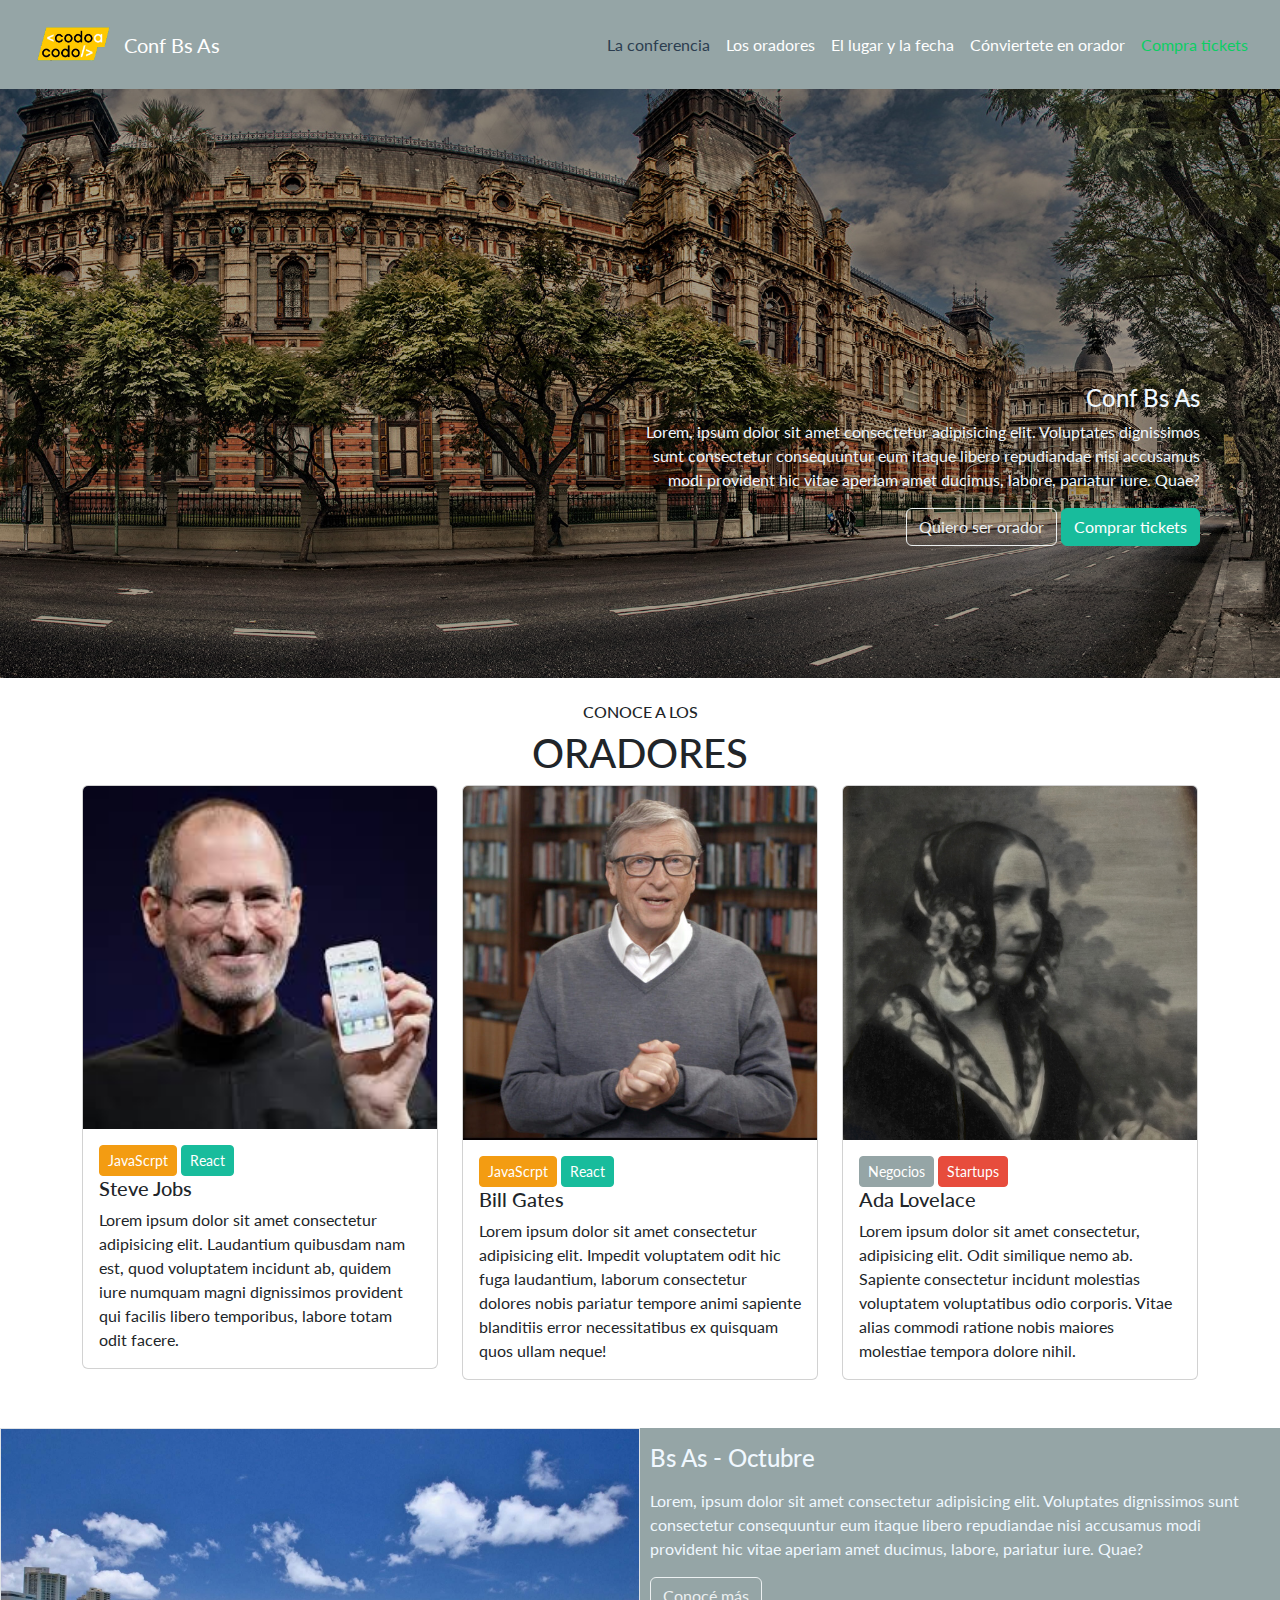
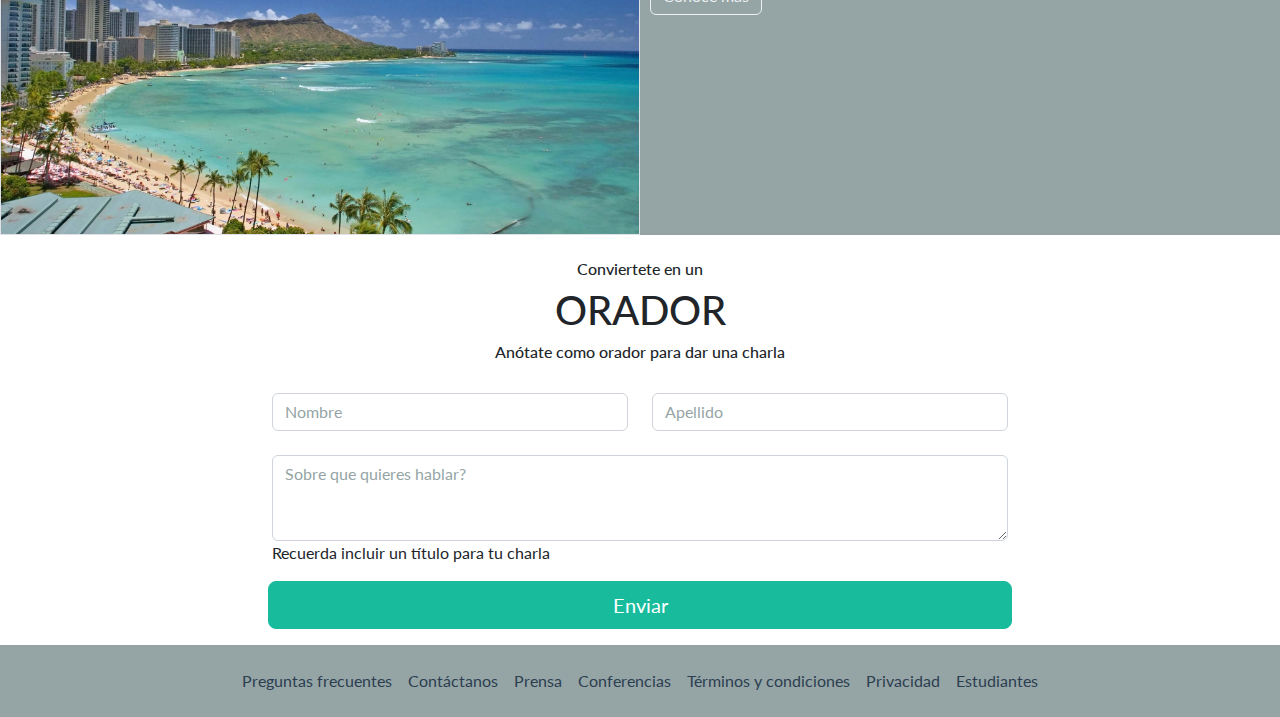
==== index.html @ f8952c53 "first commit" ====
<!DOCTYPE html>
<html lang="en">
<head>
    <meta charset="UTF-8">
    <meta http-equiv="X-UA-Compatible" content="IE=edge">
    <meta name="viewport" content="width=device-width, initial-scale=1.0">
    <title>TP Javascript</title>
    <link rel="stylesheet" href="./bootstrap.min.css">
   
    <link rel="stylesheet" href="./style.css">

    
</head>
<body>
    <div class="container-fluid bg-secondary">
        <div class="container-sd">
            <nav class="navbar navbar-expand-lg navbar-dark bg-secondary">
                <div class="container-fluid">
                    <div>
                        <img src="./imagenes_integrador_front/codoacodo.png" id="logo">
                    </div>
        
                    <a class="navbar-brand" href="#">Conf Bs As</a>
                        <button class="navbar-toggler" type="button" data-bs-toggle="collapse" data-bs-target="#navbarSupportedContent" aria-controls="navbarSupportedContent" aria-expanded="false" aria-label="Toggle navigation">
                            <span class="navbar-toggler-icon"></span>
                        </button>
                    <div class="collapse navbar-collapse" id="navbarSupportedContent">
                        <ul class="navbar-nav ms-auto mb-2 mb-lg-0">
                            <li class="nav-item">
                                <a class="nav-link active" aria-current="page" href="#">La conferencia</a>
                            </li>
                            <li class="nav-item">
                                <a class="nav-link" href="#">Los oradores</a>
                            </li>
                            <li class="nav-item">
                                <a class="nav-link" href="#">El lugar y la fecha</a>
                            </li>
                            <li class="nav-item">
                                <a class="nav-link" href="#">Cónviertete en orador</a>
                            </li>
                            <li class="nav-item">
                                <a class="nav-link" href="#" style="color:rgb(12, 206, 99);">Compra tickets</a>
                            </li>
                        </ul>
                    
                    </div>
                </div>
            </nav>  
        </div>
    </div>

    <div class="foto position-relative">
        <img src="./imagenes_integrador_front/ba1-2.png" class="img-fluid" alt="Foto Bs As" id="Foto_Bs_Ab">
        <div class="superpuesto position-absolute top-50 start-50">
            <h4>Conf Bs As</h4>
            <p>Lorem, ipsum dolor sit amet consectetur adipisicing elit. Voluptates dignissimos sunt consectetur consequuntur eum itaque libero repudiandae nisi accusamus modi provident hic vitae aperiam amet ducimus, labore, pariatur iure. Quae?</p>           
            <button type="button" class="btn btn-outline-light">Quiero ser orador</button>
            <button type="button" class="btn btn-success">Comprar tickets</button>
        </div>
    </div>
    <br>
    <h6>CONOCE A LOS</h6>
    <h2>ORADORES</h2>

    <div class="container">
        <div class="row">

            <div class="col-4">
                <div class="card">
                    <img src="./imagenes_integrador_front/steve.jpg" class="card-img-top" alt="...">
                    <div class="card-body">
                        <a href="#" class="btn btn-warning btn-sm">JavaScrpt</a>
                        <a href="#" class="btn btn-success btn-sm">React</a>
                        <h5 class="card-title">Steve Jobs</h5>
                        <p class="card-text">Lorem ipsum dolor sit amet consectetur adipisicing elit. Laudantium quibusdam nam est, quod voluptatem incidunt ab, quidem iure numquam magni dignissimos provident qui facilis libero temporibus, labore totam odit facere.</p>                      
                    </div>
                </div>    
            </div>

            <div class="col-4">                     
                <div class="card">
                    <img src="./imagenes_integrador_front/bill.jpg" class="card-img-top" alt="...">
                    <div class="card-body">
                        <a href="#" class="btn btn-warning btn-sm">JavaScrpt</a>
                        <a href="#" class="btn btn-success btn-sm">React</a>
                        <h5 class="card-title">Bill Gates</h5>
                        <p class="card-text">Lorem ipsum dolor sit amet consectetur adipisicing elit. Impedit voluptatem odit hic fuga laudantium, laborum consectetur dolores nobis pariatur tempore animi sapiente blanditiis error necessitatibus ex quisquam quos ullam neque!</p>                      
                    </div>
                </div>  
            </div>

            <div class="col-4">      
                <div class="card">
                    <img src="./imagenes_integrador_front/ada.jpeg" class="card-img-top" alt="...">
                    <div class="card-body">
                        <a href="#" class="btn btn-secondary btn-sm">Negocios</a>
                        <a href="#" class="btn btn-danger btn-sm">Startups</a>
                        <h5 class="card-title">Ada Lovelace</h5>
                        <p class="card-text">Lorem ipsum dolor sit amet consectetur, adipisicing elit. Odit similique nemo ab. Sapiente consectetur incidunt molestias voluptatem voluptatibus odio corporis. Vitae alias commodi ratione nobis maiores molestiae tempora dolore nihil.</p>                      
                    </div>
                </div>
            </div>

        </div>
        

    </div>

    <div class="row mt-5 g-0">

        <div class="col-6">
            <img src="./imagenes_integrador_front/honolulu.jpg" class="img-fluid border" alt="">
        </div>

        <div class="col-6 bg-secondary">
            <div class="superpuesto2">
                <p><h4>Bs As - Octubre</h4></p>
                <p>Lorem, ipsum dolor sit amet consectetur adipisicing elit. Voluptates dignissimos sunt consectetur consequuntur eum itaque libero repudiandae nisi accusamus modi provident hic vitae aperiam amet ducimus, labore, pariatur iure. Quae?</p>               
                <button type="button" class="btn btn-outline-light">Conocé más</button>  
            </div>
        </div>

    </div>
    <br>
    <h6>Conviertete en un</h6>
    <h2>ORADOR</h2>
    <h6>Anótate como orador para dar una charla</h6>

    
    <div class="container">
        <form class="row">

            <form >
                <div class="col-4 offset-md-2">
                  
                    <label for="inputEmail4"></label>
                    <input type="email" class="form-control" id="inputEmail4" placeholder="Nombre">
                </div>
                  
                <div class="col-4">
                    <label for="inputPassword4"></label>
                    <input type="password" class="form-control" id="inputPassword4" placeholder="Apellido">
                </div>

                <form>
                    <div class="form-group col-8 offset-md-2">
                      <label for="exampleFormControlTextarea1"></label>
                      <textarea class="form-control" id="exampleFormControlTextarea1" rows="3" placeholder="Sobre que quieres hablar?"></textarea>
                    </div>
                    <p class="col-5 offset-md-2"> Recuerda incluir un título para tu charla</p>
                </form>            

                <button type="submit" class="btn btn-success btn-lg btn-block col-8 offset-md-2">Enviar</button> 
               
            </form>      

        </form>
    </div>

    <p></p>

    
    <div class="container-fluid bg-secondary">
        <div class="container-sd">
            <nav class="navbar navbar-expand-lg navbar-dark bg-secondary">
                <div class="container-fluid">
        
                    <div class="collapse navbar-collapse" id="navbarSupportedContent">
                        <ul class="navbar-nav mx-auto mb-2 mb-lg-0">
                            <li class="nav-item">
                                <a class="nav-link active href="#">Preguntas frecuentes</a>
                            </li>
                            <li class="nav-item">
                                <a class="nav-link active" href="#">Contáctanos</a>
                            </li>
                            <li class="nav-item">
                                <a class="nav-link active" href="#">Prensa</a>
                            </li>
                            <li class="nav-item">
                                <a class="nav-link active" href="#">Conferencias</a>
                            </li>
                            <li class="nav-item">
                                <a class="nav-link active" href="#">Términos y condiciones</a>
                            </li>
                            <li class="nav-item">
                                <a class="nav-link active" href="#">Privacidad</a>
                            </li>
                            <li class="nav-item">
                                <a class="nav-link active" href="#">Estudiantes</a>
                            </li>
                        </ul>
                    
                    </div>
                </div>
            </nav>  
        </div>
    </div>
  
</body>
</html>
---- style.css ----
#logo {
    max-width: 100px !important; 
}

h2 {
    text-align: center;
}

h6 {
    text-align: center;
}
.superpuesto {
    margin-right: 5em !important;
    color: aliceblue !important;
    text-align: right !important;
}
.superpuesto2 {
    margin: 10px !important;
    color: aliceblue !important;
}
.nav-link:hover {
    background-color: rgba(255, 255, 255, 0.856) !important;
    color: black !important;
}
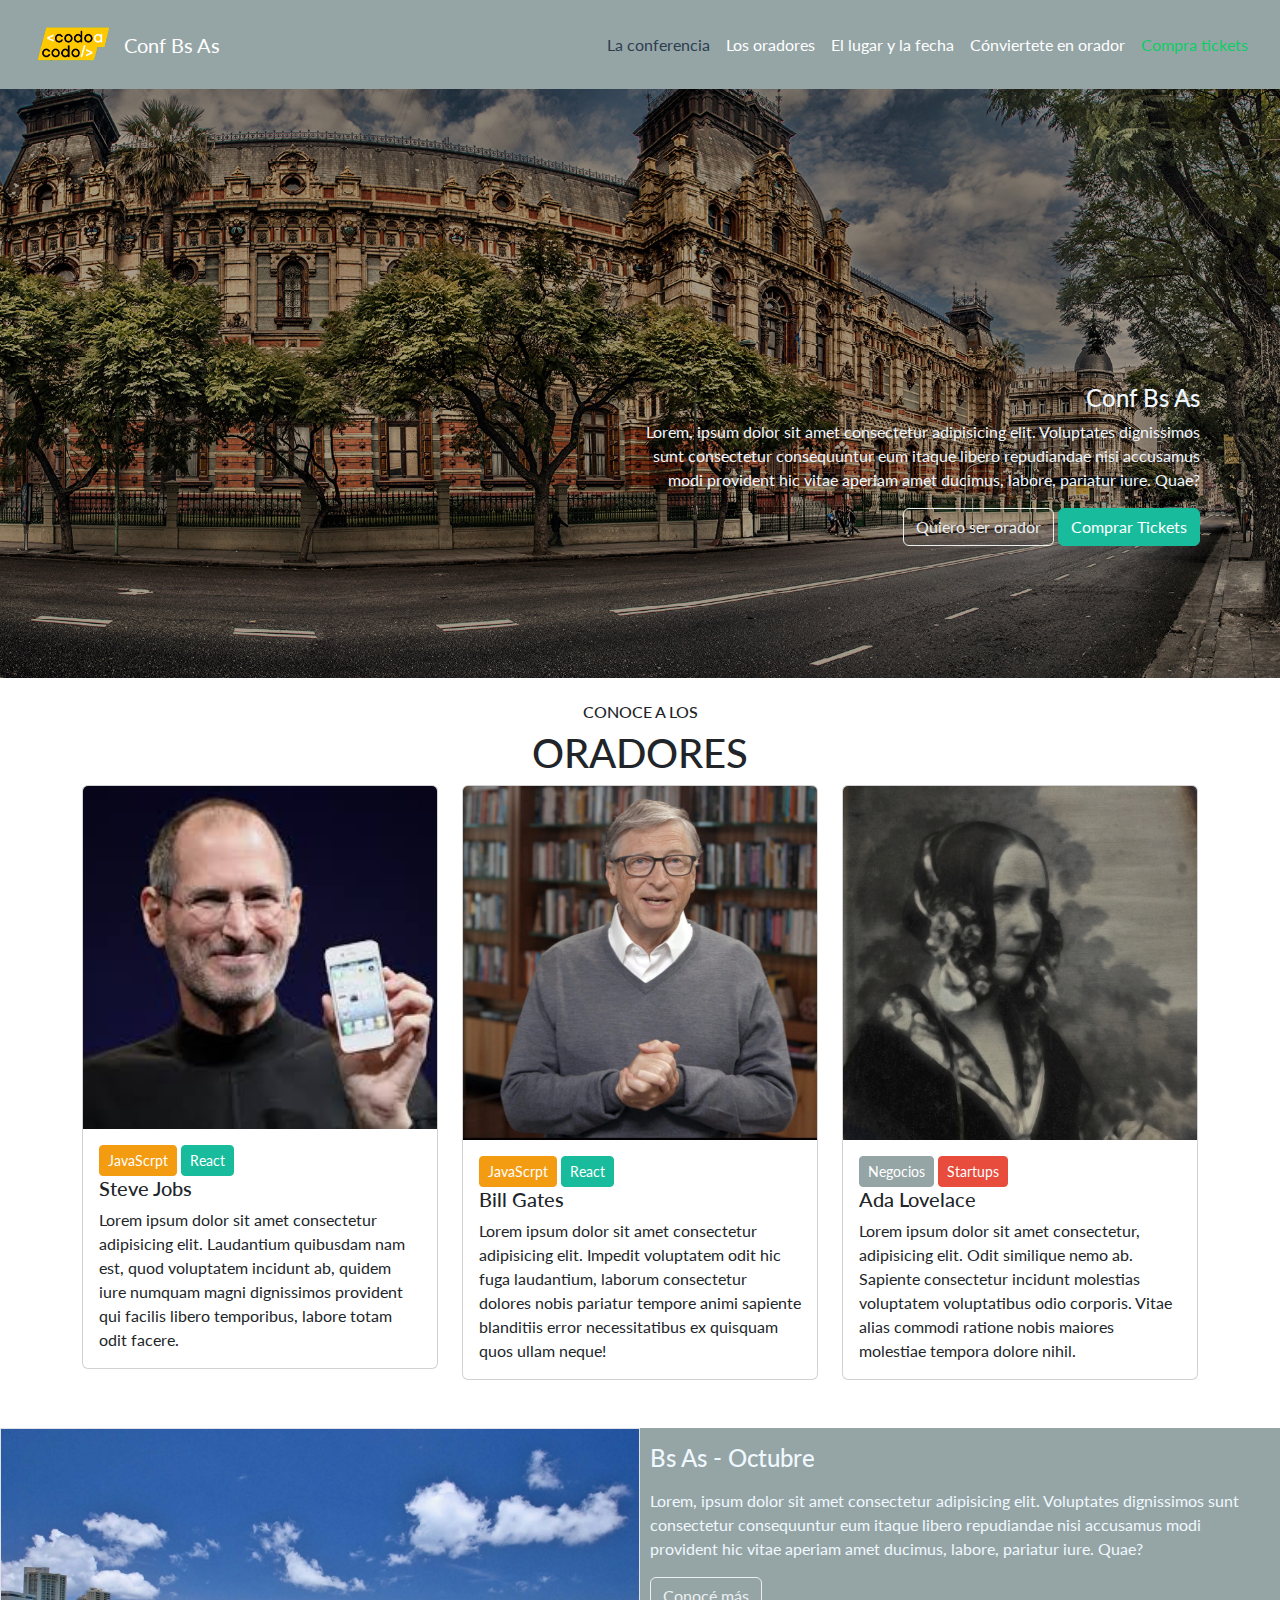
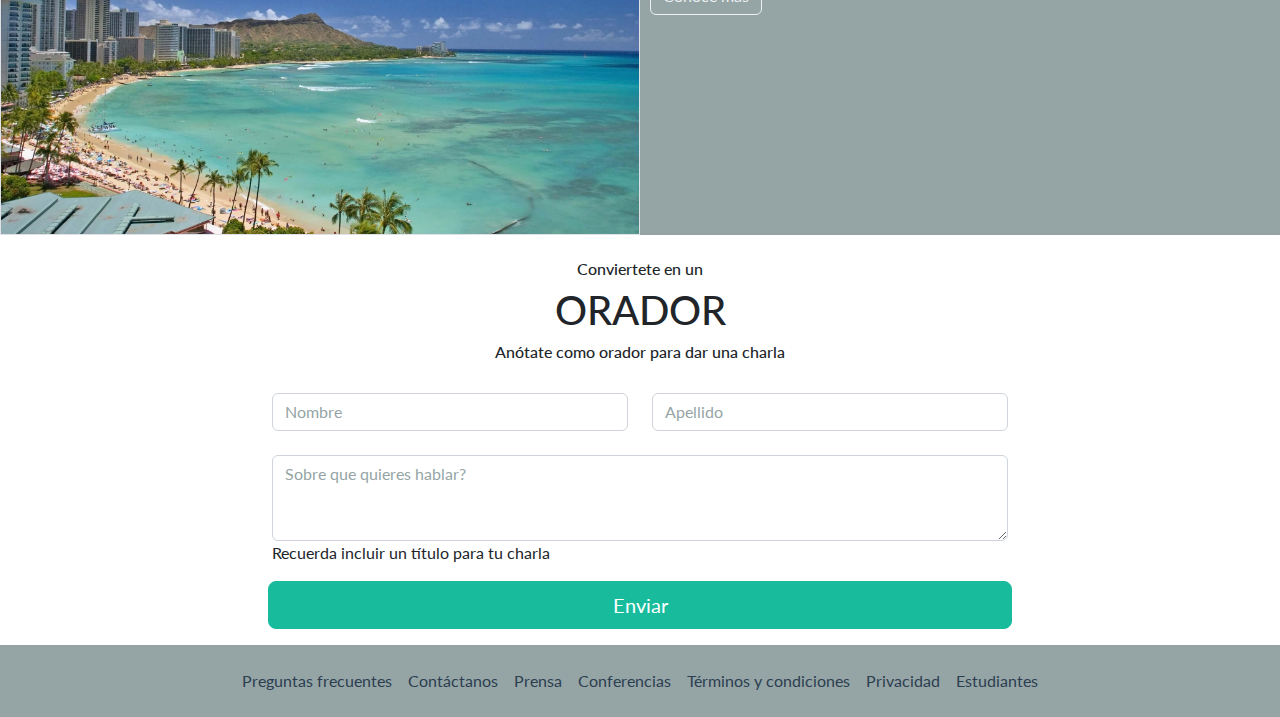
==== commit 666e3a4e: "Subiendo TP2" ====
--- a/index.html
+++ b/index.html
@@ -40,7 +40,7 @@
                                 <a class="nav-link" href="#">Cónviertete en orador</a>
                             </li>
                             <li class="nav-item">
-                                <a class="nav-link" href="#" style="color:rgb(12, 206, 99);">Compra tickets</a>
+                                <a class="nav-link" href="./ticket.html" style="color:rgb(12, 206, 99);">Compra tickets</a>
                             </li>
                         </ul>
                     
@@ -52,11 +52,11 @@
 
     <div class="foto position-relative">
         <img src="./imagenes_integrador_front/ba1-2.png" class="img-fluid" alt="Foto Bs As" id="Foto_Bs_Ab">
-        <div class="superpuesto position-absolute top-50 start-50">
+        <div class="superpuesto position-absolute top-50 start-50" id="texto-super">
             <h4>Conf Bs As</h4>
             <p>Lorem, ipsum dolor sit amet consectetur adipisicing elit. Voluptates dignissimos sunt consectetur consequuntur eum itaque libero repudiandae nisi accusamus modi provident hic vitae aperiam amet ducimus, labore, pariatur iure. Quae?</p>           
             <button type="button" class="btn btn-outline-light">Quiero ser orador</button>
-            <button type="button" class="btn btn-success">Comprar tickets</button>
+            <a href="./ticket.html" class="btn btn-success ">Comprar Tickets</a>
         </div>
     </div>
     <br>
--- a/style.css
+++ b/style.css
@@ -22,6 +22,17 @@
     background-color: rgba(255, 255, 255, 0.856) !important;
     color: black !important;
 }
+#fot{
+    padding: 50px !important;
+}
+@media (max-width: 1024px) {
+    .superpuesto{
+        position: absolute !important;
+        left: 20px !important;
+        top: 25px !important;
+    }
+}
 
 
 
+
